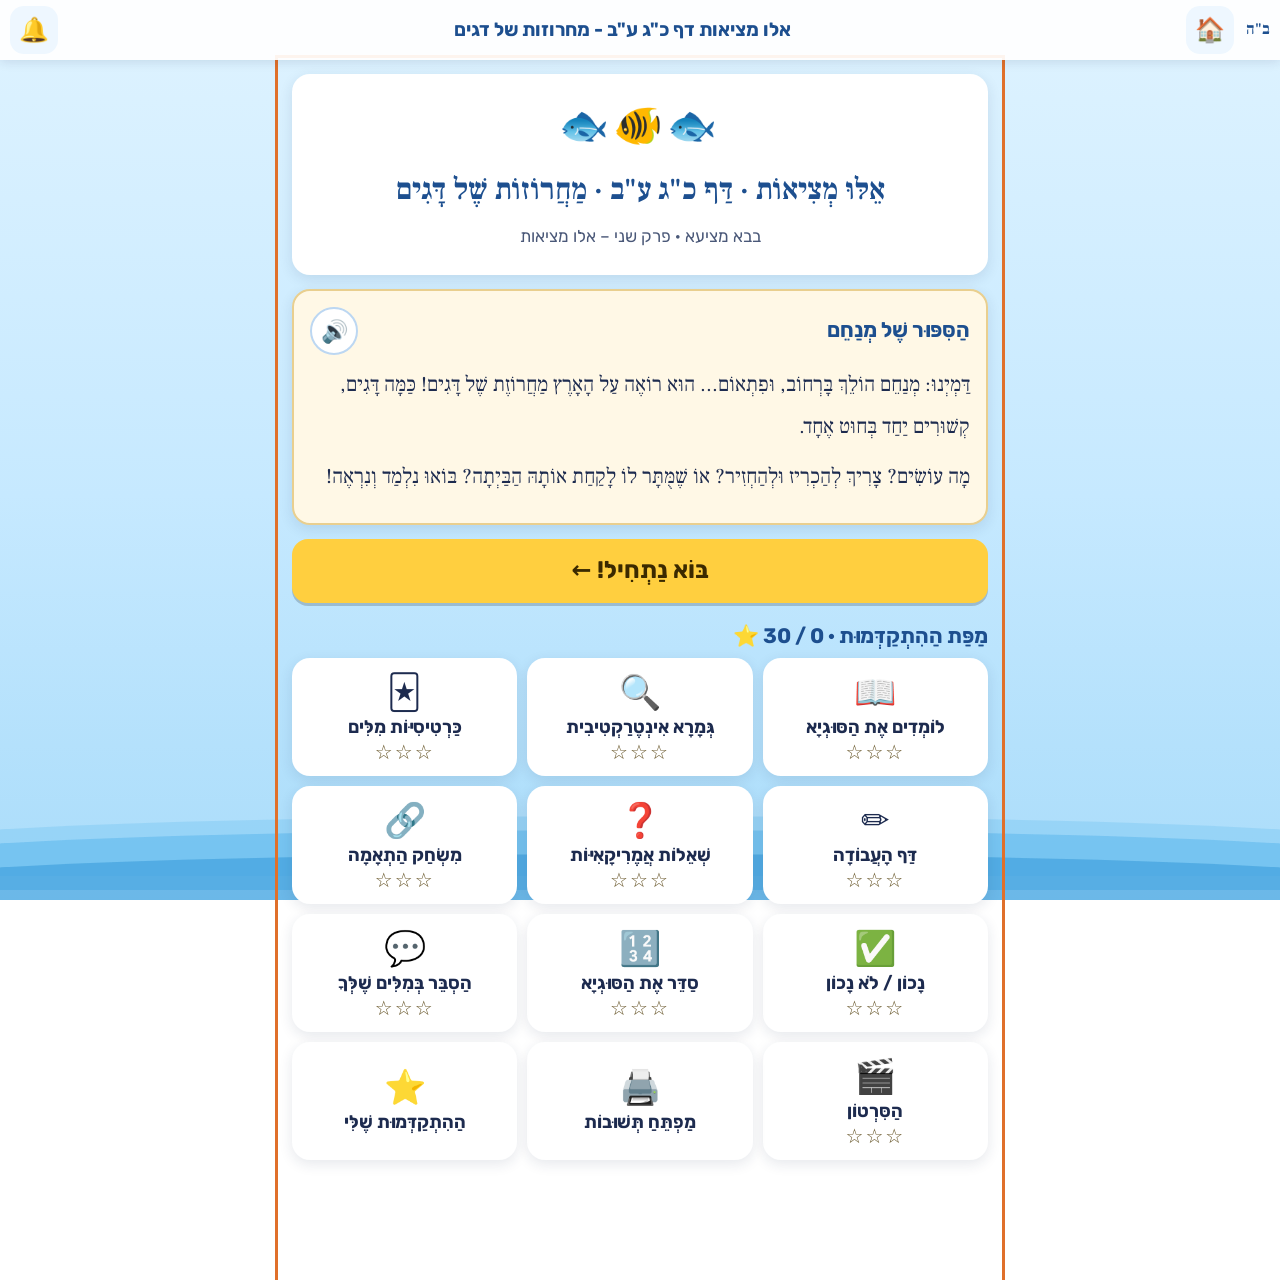
==== index.html @ 46b85caf "אתר עזר ללימוד: בבא מציעא כ"ג ע"ב – מחרוזות של דגים" ====
<!doctype html>
<html lang="he" dir="rtl">
<head>
<meta charset="utf-8">
<meta name="viewport" content="width=device-width, initial-scale=1, viewport-fit=cover">
<title>מחרוזות של דגים · בבא מציעא כ"ג ע"ב · עזר ללימוד</title>
<meta name="description" content="אתר עזר ללימוד גמרא: בבא מציעא דף כ&quot;ג ע&quot;ב, מחרוזות של דגים. לכיתה ד'.">
<meta name="theme-color" content="#1d4f8f">
<link rel="manifest" href="manifest.webmanifest">
<link rel="icon" href="icons/icon.svg" type="image/svg+xml">
<link rel="apple-touch-icon" href="icons/icon-192.png">
<link rel="preload" href="fonts/Rubik-Hebrew.woff2" as="font" type="font/woff2" crossorigin>
<link rel="preload" href="fonts/FrankRuhlLibre-Hebrew.woff2" as="font" type="font/woff2" crossorigin>
<link rel="preload" href="data/site_data.json" as="fetch" crossorigin>
<link rel="stylesheet" href="css/style.css">
</head>
<body>
<div class="sea" aria-hidden="true"><span class="wave w1"></span><span class="wave w2"></span><span class="wave w3"></span></div>
<header class="topbar">
  <span class="bh" aria-label="בעזרת השם">ב"ה</span>
  <a class="tb-home" href="#/" aria-label="לעמוד הבית">🏠</a>
  <h1 class="tb-title" id="pageTitle">מחרוזות של דגים</h1>
  <button class="tb-sound" id="soundToggle" type="button" aria-label="צלילי משוב: פועל" aria-pressed="true">🔔</button>
</header>
<main id="app" tabindex="-1">
  <div class="loading" role="status">🐟 טוֹעֵן…</div>
</main>
<div id="fx" aria-hidden="true"></div>
<div id="toast" role="status" aria-live="polite"></div>
<noscript><p class="card">כדי להשתמש באתר צריך להפעיל JavaScript.</p></noscript>
<script src="js/util.js"></script>
<script src="js/pages.js"></script>
<script src="js/games.js"></script>
<script src="js/app.js"></script>
</body>
</html>
---- css/style.css ----
/* מחרוזות של דגים – עיצוב. גופנים: Rubik (ממשק), Frank Ruhl Libre (טקסט מנוקד). שניהם OFL. */
@font-face{font-family:"Rubik";src:url("../fonts/Rubik-Hebrew.woff2") format("woff2");font-weight:300 900;font-display:swap}
@font-face{font-family:"Frank Ruhl Libre";src:url("../fonts/FrankRuhlLibre-Hebrew.woff2") format("woff2");font-weight:300 900;font-display:swap}
:root{
  --ink:#1d2b4f;--head:#1d4f8f;--yellow:#ffcf3f;--yellow-ink:#3b2a00;
  --blue:#3f7fe0;--green:#2fa36b;--orange:#f08a24;--purple:#8a5cd6;--red:#e04f5f;
  --tr:#1f7346;--ans:#1f6fd1;--accent:#e0702a;--bank:#ffe9a8;
  --card:#fffdf5;--card-b:#e9dfc2;--mish:#fff8e6;--mish-b:#e9cf8f;--ok:#eafaf1;--almost:#fff4e0;
  --shadow:0 4px 14px rgba(29,43,79,.11);--r:18px;
  --ui:"Rubik",system-ui,"Segoe UI",Arial,sans-serif;--nq:"Frank Ruhl Libre","David Libre","Noto Serif Hebrew",serif;
}
*{box-sizing:border-box}
html{-webkit-text-size-adjust:100%;text-size-adjust:100%}
body{margin:0;font-family:var(--ui);font-size:20px;line-height:1.7;color:var(--ink);
  background:linear-gradient(180deg,#dff3ff 0%,#c6e9ff 55%,#a9dcfa 100%) fixed;min-height:100vh;overflow-x:hidden}
button,input,textarea,select{font:inherit;color:inherit}
a{color:var(--head)}
.sea{position:fixed;inset:auto 0 0 0;height:90px;pointer-events:none;z-index:0;overflow:hidden}
.wave{position:absolute;left:-10%;width:120%;height:60px;border-radius:50% 50% 0 0}
.w1{bottom:24px;background:#7cc8f2;opacity:.45}.w2{bottom:10px;background:#4fb0e8;opacity:.45}.w3{bottom:-14px;background:#2f93d6;opacity:.5}
.topbar{position:sticky;top:0;z-index:20;display:flex;align-items:center;gap:8px;padding:6px 10px;
  padding-top:max(6px,env(safe-area-inset-top));background:rgba(255,255,255,.92);box-shadow:0 2px 10px rgba(29,43,79,.12)}
.bh{font-family:var(--nq);font-weight:700;font-size:16px;color:var(--head);min-width:28px}
.tb-title{flex:1;margin:0;font-size:19px;font-weight:700;color:var(--head);text-align:center;white-space:nowrap;overflow:hidden;text-overflow:ellipsis}
.tb-home,.tb-sound{display:inline-flex;align-items:center;justify-content:center;width:48px;height:48px;border-radius:14px;
  border:0;background:#eef7ff;font-size:24px;text-decoration:none;cursor:pointer}
main{position:relative;z-index:1;max-width:720px;margin:0 auto;padding:14px 12px 120px;outline:none}
.loading{padding:60px 0;text-align:center;font-size:24px}
h2{font-size:26px;color:var(--head);margin:6px 0 10px;line-height:1.4}
h3,h2.h3{font-size:21px;color:var(--head);margin:4px 0 8px;line-height:1.4}
p{margin:.4em 0}
.card{background:#fff;border-radius:var(--r);box-shadow:var(--shadow);padding:16px;margin:0 0 14px}
.card.q{background:var(--card);border:2px solid var(--card-b)}
.card.mish{background:var(--mish);border:2px solid var(--mish-b)}
.card.okc{background:var(--ok);border:2px solid var(--green)}
.muted{color:#4a5878;font-size:17px}
.small{font-size:16px}
.center{text-align:center}
.row{display:flex;gap:10px;flex-wrap:wrap;align-items:center}
.row.sp{justify-content:space-between}
.nq{font-family:var(--nq);line-height:2;font-size:22px}
.ar{font-family:var(--nq);font-weight:800;font-size:30px;line-height:2.05;color:var(--ink)}
.ar.big{font-size:36px}
.tr{color:var(--tr);font-weight:600}
.tag{display:inline-block;padding:2px 12px;border-radius:999px;font-size:16px;font-weight:700;background:var(--yellow);color:var(--yellow-ink)}
.tag.blue{background:var(--blue);color:#fff}.tag.green{background:#1d7a51;color:#fff}.tag.orange{background:#b85c0c;color:#fff}
.tag.purple{background:var(--purple);color:#fff}.tag.red{background:#c23847;color:#fff}
/* כפתורים */
.btn{display:inline-flex;align-items:center;justify-content:center;gap:8px;min-height:52px;padding:8px 20px;border-radius:16px;
  border:0;background:var(--head);color:#fff;font-size:20px;font-weight:700;cursor:pointer;text-decoration:none;
  box-shadow:0 3px 0 rgba(0,0,0,.18);touch-action:manipulation;-webkit-tap-highlight-color:transparent}
.btn:active{transform:translateY(2px);box-shadow:0 1px 0 rgba(0,0,0,.18)}
.btn.big{min-height:64px;font-size:24px;padding:10px 28px;width:100%}
.btn.sec{background:#fff;color:var(--head);border:2px solid #bcd7f2;box-shadow:none}
.btn.green{background:#1d7a51}.btn.orange{background:#b85c0c}.btn.yellow{background:var(--yellow);color:var(--yellow-ink)}
.btn.sm{min-height:48px;font-size:18px;padding:6px 14px}
.btn[disabled]{opacity:.5;cursor:default}
.play{display:inline-flex;align-items:center;justify-content:center;min-width:48px;height:48px;border-radius:50%;border:2px solid #bcd7f2;
  background:#fff;font-size:22px;cursor:pointer;flex:none;padding:0 6px}
.play.on{background:var(--yellow);border-color:var(--yellow)}
.btnrow{display:flex;gap:10px;flex-wrap:wrap;margin-top:12px}
.btnrow>.btn{flex:1 1 140px}
:focus-visible{outline:3px solid var(--accent);outline-offset:2px}
/* בית */
.hero{text-align:center;padding:18px 14px}
.hero .fishes{font-size:40px;letter-spacing:4px}
.hero h2{font-family:var(--nq);font-size:30px;line-height:1.7;margin:4px 0}
.story{font-family:var(--nq);font-size:21px;line-height:2}
.grid{display:grid;grid-template-columns:1fr 1fr;gap:10px}
.tile{display:flex;flex-direction:column;align-items:center;justify-content:center;gap:2px;min-height:118px;padding:10px 6px;border-radius:var(--r);
  background:#fff;box-shadow:var(--shadow);text-decoration:none;color:var(--ink);text-align:center;font-weight:700;font-size:18px;line-height:1.35;border:2px solid transparent}
.tile .ic{font-size:34px;line-height:1.2}
.tile.done{border-color:var(--green);background:var(--ok)}
.stars{color:#e7a500;font-size:20px;letter-spacing:2px;line-height:1}
.stars{color:#9a6b00}.stars .off{color:#6b5a2e}
/* למידה */
.steps{display:flex;gap:5px;justify-content:center;flex-wrap:wrap;margin:6px 0 12px}
.steps i{width:13px;height:13px;border-radius:50%;background:#c3d8ee;display:inline-block}
.steps i.cur{background:var(--accent);transform:scale(1.25)}.steps i.ok{background:var(--green)}
.icon-big{font-size:44px;text-align:center;line-height:1.3}
.rule{display:grid;gap:10px}
.rule .lane{display:flex;align-items:center;gap:8px;justify-content:center;flex-wrap:wrap;font-weight:700;font-size:19px;background:#f4f9ff;border-radius:14px;padding:10px}
.pshat{background:#f2fbf6;border-right:5px solid var(--green);border-radius:10px;padding:8px 12px;margin:8px 0}
details{margin:8px 0}
summary{cursor:pointer;font-weight:700;color:var(--head);min-height:44px;display:flex;align-items:center}
/* אפשרויות */
.opts{display:grid;gap:10px;margin-top:10px}
.opt{min-height:56px;width:100%;text-align:right;padding:10px 16px;border-radius:14px;border:2px solid #cfe0f2;background:#fff;font-size:20px;cursor:pointer;line-height:1.45}
.opt.ok{border-color:var(--green);background:var(--ok)}
.opt.no{border-color:#f0b35e;background:var(--almost);opacity:.75}
.opt.hide{visibility:hidden}
.feedback{min-height:32px;margin-top:10px;font-weight:700;font-size:20px}
.feedback.ok{color:#1d7a4d}.feedback.almost{color:#a35a00}
.hint{background:#fff8d8;border-radius:12px;padding:8px 12px;margin-top:8px;font-size:18px}
/* גמרא אינטראקטיבית */
.gline{padding:10px 4px;border-bottom:1px dashed #d8e3ef}
.gline:last-child{border-bottom:0}
.gline .num{display:inline-block;min-width:26px;color:#56658a;font-size:15px}
.words{display:flex;flex-wrap:wrap;gap:4px 8px;align-items:flex-start}
.w{display:inline-flex;flex-direction:column;align-items:center;font-family:var(--nq);font-weight:800;font-size:30px;line-height:2;
  padding:0 6px;border-radius:10px;border:0;background:transparent;cursor:default}
button.w{cursor:pointer;background:#f0f7ff;border-bottom:3px solid #bcd7f2}
button.w.seen{background:#e8f7ef;border-bottom-color:#8fd3b0}
.w small{font-family:var(--nq);font-weight:600;font-size:17px;color:var(--tr);line-height:1.6;max-width:9em;text-align:center}
.notr .w small{display:none}
.pop{position:fixed;inset:auto 10px 16px 10px;z-index:40;max-width:700px;margin:0 auto;background:#fff;border-radius:20px;
  box-shadow:0 10px 30px rgba(29,43,79,.3);padding:16px;border:3px solid var(--yellow)}
.pop .ar{font-size:34px}
.switch{display:flex;align-items:center;gap:10px;min-height:48px;font-weight:700}
.switch input{width:26px;height:26px}
/* כרטיסיות */
.flash{perspective:1000px;margin:6px 0 12px}
.flash-in{position:relative;min-height:290px;transition:transform .5s;transform-style:preserve-3d}
.flash.flip .flash-in{transform:rotateY(180deg)}
.face{position:absolute;inset:0;backface-visibility:hidden;-webkit-backface-visibility:hidden;display:flex;flex-direction:column;align-items:center;justify-content:center;
  gap:8px;padding:16px;border-radius:22px;background:#fff;box-shadow:var(--shadow);text-align:center;cursor:pointer;border:3px solid #cfe0f2}
.face.back{transform:rotateY(180deg);background:#fbfff9;border-color:#8fd3b0}
.face .star{position:absolute;top:10px;left:14px;font-size:22px}
.face .tip{font-size:18px;color:#3a4a6b;background:#fff8d8;border-radius:12px;padding:8px 10px}
/* דף העבודה */
.ws{background:#fff;border-radius:6px;box-shadow:var(--shadow);padding:14px 12px;font-size:19px}
.ws-head{display:flex;justify-content:space-between;gap:10px;font-size:15px;color:#3a4a6b}
.ws-head .fields{line-height:1.6;text-align:left;direction:rtl}
.ws-title{text-align:center;font-weight:800;font-size:21px;margin:10px 0 12px;text-decoration:underline}
.ws-q{margin:12px 0}
.ws-q .qn{font-weight:800}
.ws-part{margin:8px 0 8px 0;padding-right:14px}
.ws-part.top{padding-right:0}
.blank{display:inline-block;width:7.2em;max-width:100%;min-height:44px;padding:4px 8px;margin:2px 2px;border:0;border-bottom:2px solid #6c7d9c;
  background:#f7fbff;border-radius:6px 6px 0 0;font-size:19px;color:var(--ans);font-weight:600}
.blank.free{display:block;width:100%;margin:4px 0}
.ws-part{line-height:2.4}
.blank.ok{border-bottom-color:var(--green);background:var(--ok)}
.blank.almost{border-bottom-color:#e39a2e;background:var(--almost)}
.model{color:var(--ans);font-weight:600;background:#eef5ff;border-radius:10px;padding:6px 10px;margin:6px 0}
.selfmark{display:flex;gap:8px;flex-wrap:wrap;margin-top:6px}
.selfmark .btn{flex:1 1 90px}
.selfmark .btn.sel{outline:3px solid var(--accent)}
.q5{display:grid;grid-template-columns:1fr 1fr;gap:8px 12px}
.slotrow{display:flex;flex-direction:column;gap:2px}
.slotrow b{font-size:19px}
.slot{min-height:50px;border:2px dashed #9fb6d1;border-radius:12px;display:flex;align-items:center;justify-content:center;background:#f7fbff;
  font-weight:700;color:var(--ans);padding:2px 6px;text-align:center;font-size:18px;touch-action:manipulation}
.slot.hover,.slot.target{border-color:var(--accent);background:#fff1e3}
.slot.ok{border-style:solid;border-color:var(--green);background:var(--ok)}
.slot.almost{border-style:solid;border-color:#e39a2e;background:var(--almost)}
.bank{display:flex;flex-wrap:wrap;gap:8px;padding:10px;border-radius:14px;background:#fff7dc;border:2px solid #f1d98a;margin-top:10px}
.bank-title{font-weight:800;text-decoration:underline}
.chip{display:inline-flex;align-items:center;min-height:48px;padding:6px 14px;border-radius:12px;background:var(--bank);border:2px solid #e9c862;
  font-weight:700;font-size:19px;cursor:grab;touch-action:none;user-select:none;-webkit-user-select:none}
.chip.sel{outline:3px solid var(--accent);background:#ffd98a}
.chip.used{display:none}
.ghost{position:fixed;z-index:60;pointer-events:none;transform:translate(-50%,-60%) scale(1.08);box-shadow:0 8px 18px rgba(0,0,0,.25)}
.ws-foot{text-align:center;font-weight:800;letter-spacing:2px;margin-top:14px}
/* התאמה */
.match{display:grid;grid-template-columns:1fr 1fr;gap:8px}
.match .col{display:flex;flex-direction:column;gap:8px}
.mi{min-height:56px;padding:8px 10px;border-radius:14px;border:2px solid #cfe0f2;background:#fff;cursor:pointer;font-size:18px;line-height:1.5;text-align:center;width:100%}
.mi.nqc{font-family:var(--nq);font-weight:800;font-size:22px;line-height:1.8}
.mi.sel{border-color:var(--accent);background:#fff1e3}
.mi.ok{border-color:var(--green);background:var(--ok);cursor:default}
.mi.shake{animation:shake .35s}
@keyframes shake{25%{transform:translateX(-5px)}75%{transform:translateX(5px)}}
.tabs{display:flex;gap:6px;flex-wrap:wrap;margin-bottom:10px}
.tabs .btn{flex:1 1 40%}
.tabs .btn.cur{background:#a8520a}
/* סדר */
.order{list-style:none;margin:0;padding:0;display:flex;flex-direction:column;gap:8px}
.order li{display:flex;align-items:center;gap:6px;background:#fff;border-radius:14px;border:2px solid #cfe0f2;padding:6px;touch-action:pan-y;user-select:none}
.order li.drag{opacity:.85;border-color:var(--accent);box-shadow:0 6px 16px rgba(0,0,0,.2);z-index:5;position:relative}
.order li.ok{border-color:var(--green);background:var(--ok)}
.order li.almost{border-color:#e39a2e;background:var(--almost)}
.order .handle{font-size:26px;width:44px;height:48px;display:flex;align-items:center;justify-content:center;cursor:grab;touch-action:none;color:#6c7d9c}
.order .txt{flex:1;font-family:var(--nq);font-weight:700;font-size:20px;line-height:1.7}
.order .mv{display:flex;flex-direction:column;gap:4px}
.order .mv button{width:44px;height:36px;border-radius:10px;border:1px solid #cfe0f2;background:#f4f9ff;font-size:16px;cursor:pointer}
/* בדיקה עצמית */
textarea{width:100%;min-height:110px;border-radius:12px;border:2px solid #cfe0f2;padding:10px;font-size:19px;line-height:1.6}
.kp{display:flex;align-items:center;gap:10px;min-height:52px;padding:6px 10px;border-radius:12px;background:#f4f9ff;margin:6px 0;cursor:pointer;font-size:19px}
.kp input{width:28px;height:28px;flex:none}
/* סרטון */
.vwrap{position:relative;width:100%;padding-top:56.25%;border-radius:16px;overflow:hidden;background:#0b1d36}
.vwrap iframe{position:absolute;inset:0;width:100%;height:100%;border:0}
.chapters{list-style:none;padding:0;margin:0;display:grid;gap:6px}
.chapters button{width:100%;display:flex;gap:12px;align-items:center;min-height:50px;padding:6px 12px;border-radius:12px;border:2px solid #cfe0f2;background:#fff;cursor:pointer;text-align:right;font-size:18px}
.chapters .t{font-variant-numeric:tabular-nums;direction:ltr;color:var(--head);font-weight:800;min-width:3.4em}
.chapters button.cur{border-color:var(--accent);background:#fff1e3}
/* התקדמות */
.prow{display:flex;align-items:center;gap:10px;justify-content:space-between;padding:10px 4px;border-bottom:1px solid #e2ebf5;text-decoration:none;color:var(--ink);min-height:52px}
.prow:last-child{border-bottom:0}
.bigstars{font-size:46px;text-align:center;letter-spacing:6px;color:#9a6b00}
.done-banner{text-align:center;background:linear-gradient(135deg,#fff3c4,#eafaf1);border:3px solid var(--yellow)}
.done-banner h2{font-family:var(--nq);font-size:32px}
/* משוב חזותי */
#fx{position:fixed;inset:0;pointer-events:none;z-index:80;overflow:hidden}
.bit{position:absolute;top:-40px;font-size:26px;animation:fall 1.6s ease-in forwards}
@keyframes fall{to{transform:translateY(105vh) rotate(260deg);opacity:.2}}
.pop-star{position:fixed;left:50%;top:40%;transform:translate(-50%,-50%);font-size:90px;z-index:81;animation:pstar .9s ease-out forwards;pointer-events:none}
@keyframes pstar{0%{transform:translate(-50%,-50%) scale(.2);opacity:0}40%{transform:translate(-50%,-50%) scale(1.2);opacity:1}100%{transform:translate(-50%,-90%) scale(1);opacity:0}}
#toast{position:fixed;left:50%;bottom:22px;transform:translateX(-50%);z-index:90;background:#1d4f8f;color:#fff;padding:10px 18px;border-radius:999px;font-weight:700;opacity:0;transition:opacity .25s;pointer-events:none;max-width:92vw;text-align:center}
#toast.show{opacity:1}
@media (prefers-reduced-motion:reduce){.bit,.pop-star{animation:none;display:none}.flash-in{transition:none}}
@media (min-width:600px){.grid{grid-template-columns:repeat(3,1fr)}}
@media (max-width:370px){body{font-size:19px}.ar{font-size:27px}.w{font-size:27px}.q5{grid-template-columns:1fr}}
/* הדפסה – מפתח תשובות בעמוד A4 אחד */
.print-only{display:none}
@media print{
  @page{size:A4;margin:12mm}
  body{background:#fff;font-size:12.5pt;line-height:1.45}
  .topbar,.sea,#fx,#toast,.no-print,.btn,.play{display:none!important}
  main{padding:0;max-width:none}
  .card,.ws{box-shadow:none;border:0;padding:0;margin:0 0 6px}
  .ak h2{font-size:16pt;margin:0 0 4px}
  .ak .nq{font-size:12.5pt;line-height:1.75}
  .ak .ws-q{margin:5px 0}
  .ak .ws-part{line-height:1.7;margin:3px 0}
  .ak table{font-size:12pt}
  .print-only{display:block}
}
.ak table{width:100%;border-collapse:collapse}
.ak td{border:1px solid #cfd8e3;padding:4px 8px}
.ak .a{color:var(--ans);font-weight:700}
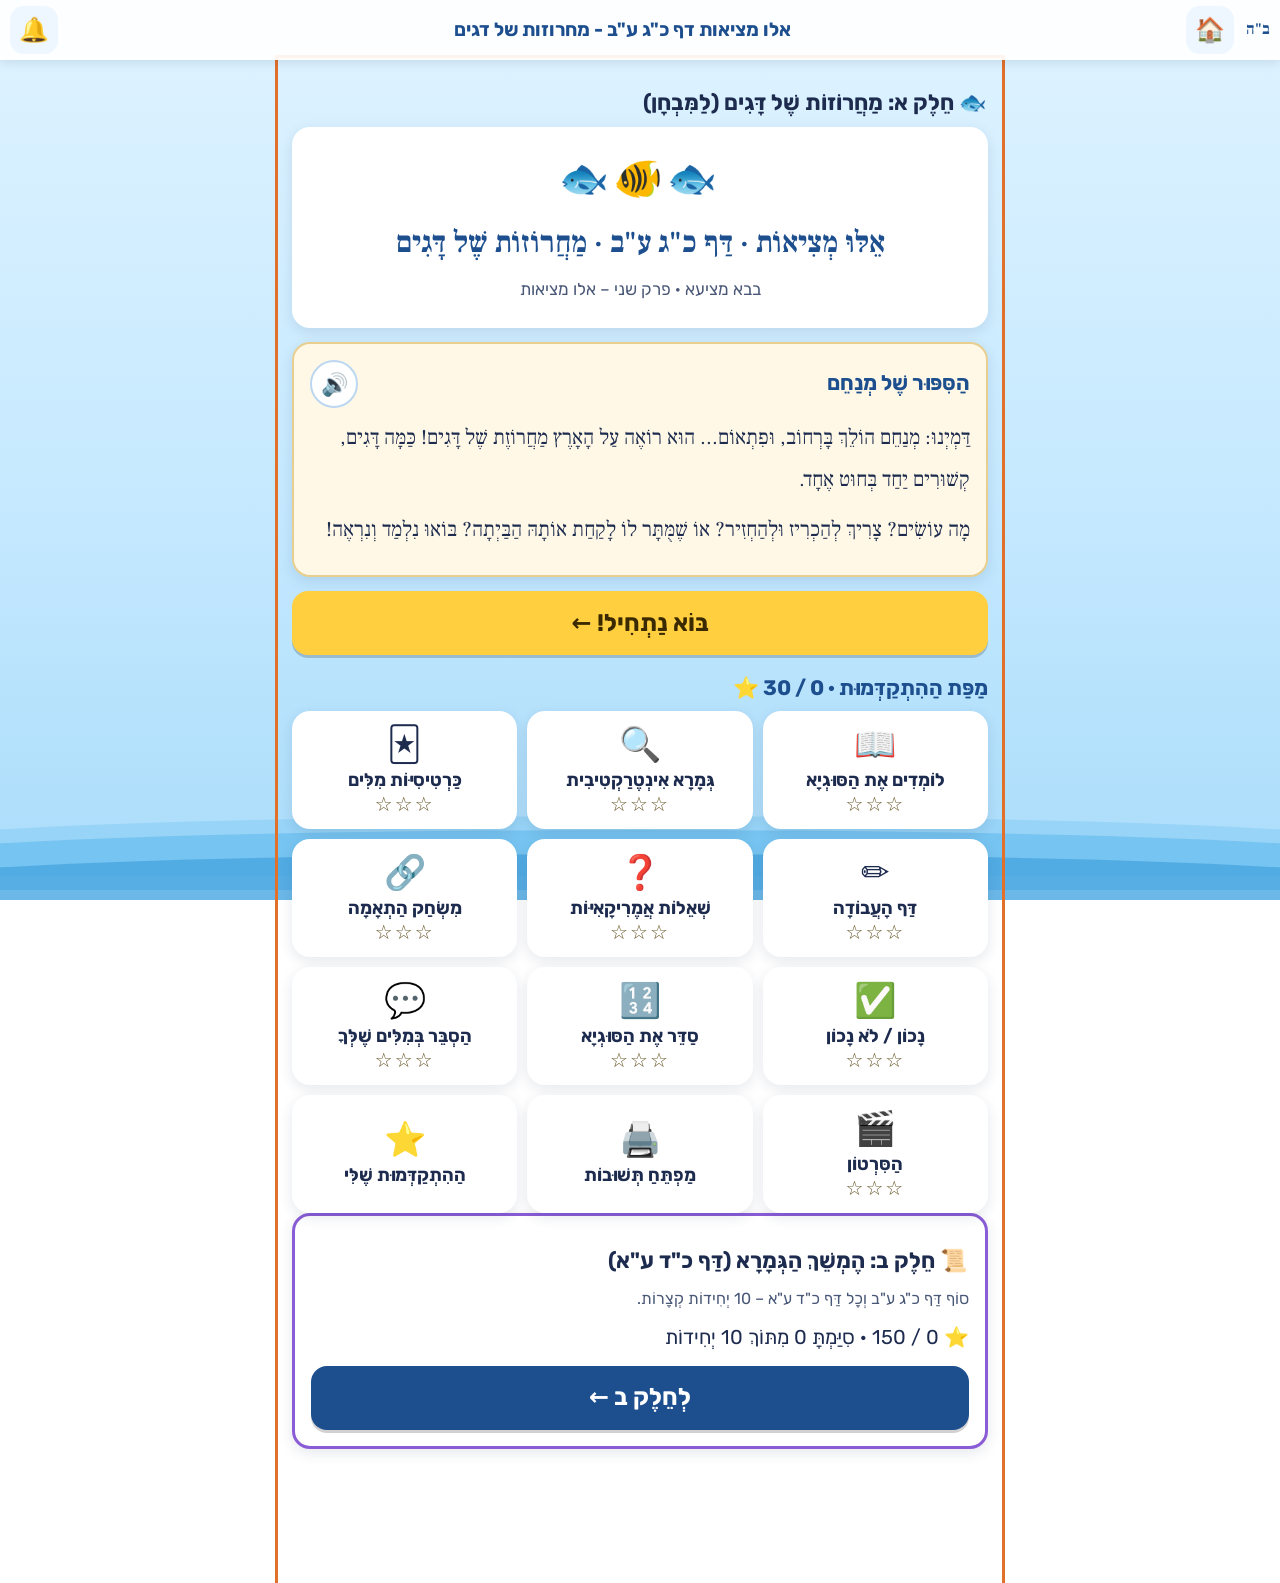
==== commit 50145551: "חלק ב: המשך הגמרא – כ"ג ע"ב (חתיכות של בשר) עד סוף כ"ד ע"א, 10 יחידות" ====
--- a/index.html
+++ b/index.html
@@ -31,6 +31,7 @@
 <script src="js/util.js"></script>
 <script src="js/pages.js"></script>
 <script src="js/games.js"></script>
+<script src="js/partb.js"></script>
 <script src="js/app.js"></script>
 </body>
 </html>
--- a/css/style.css
+++ b/css/style.css
@@ -180,7 +180,7 @@
 .kp input{width:28px;height:28px;flex:none}
 /* סרטון */
 .vwrap{position:relative;width:100%;padding-top:56.25%;border-radius:16px;overflow:hidden;background:#0b1d36}
-.vwrap iframe{position:absolute;inset:0;width:100%;height:100%;border:0}
+.vwrap iframe,.vwrap video{position:absolute;inset:0;width:100%;height:100%;border:0;background:#0b1d36}
 .chapters{list-style:none;padding:0;margin:0;display:grid;gap:6px}
 .chapters button{width:100%;display:flex;gap:12px;align-items:center;min-height:50px;padding:6px 12px;border-radius:12px;border:2px solid #cfe0f2;background:#fff;cursor:pointer;text-align:right;font-size:18px}
 .chapters .t{font-variant-numeric:tabular-nums;direction:ltr;color:var(--head);font-weight:800;min-width:3.4em}
@@ -220,3 +220,10 @@
 .ak table{width:100%;border-collapse:collapse}
 .ak td{border:1px solid #cfd8e3;padding:4px 8px}
 .ak .a{color:var(--ans);font-weight:700}
+/* חלק ב */
+.parthead{font-size:22px;margin:14px 2px 8px;color:var(--ink)}
+.card.partb{border:3px solid var(--purple)}
+.flowlist{padding-inline-start:22px;margin:6px 0}
+.flowlist li{margin:6px 0;line-height:1.7}
+.tabs a.btn{text-decoration:none;text-align:center}
+.prow.done{background:var(--ok)}
